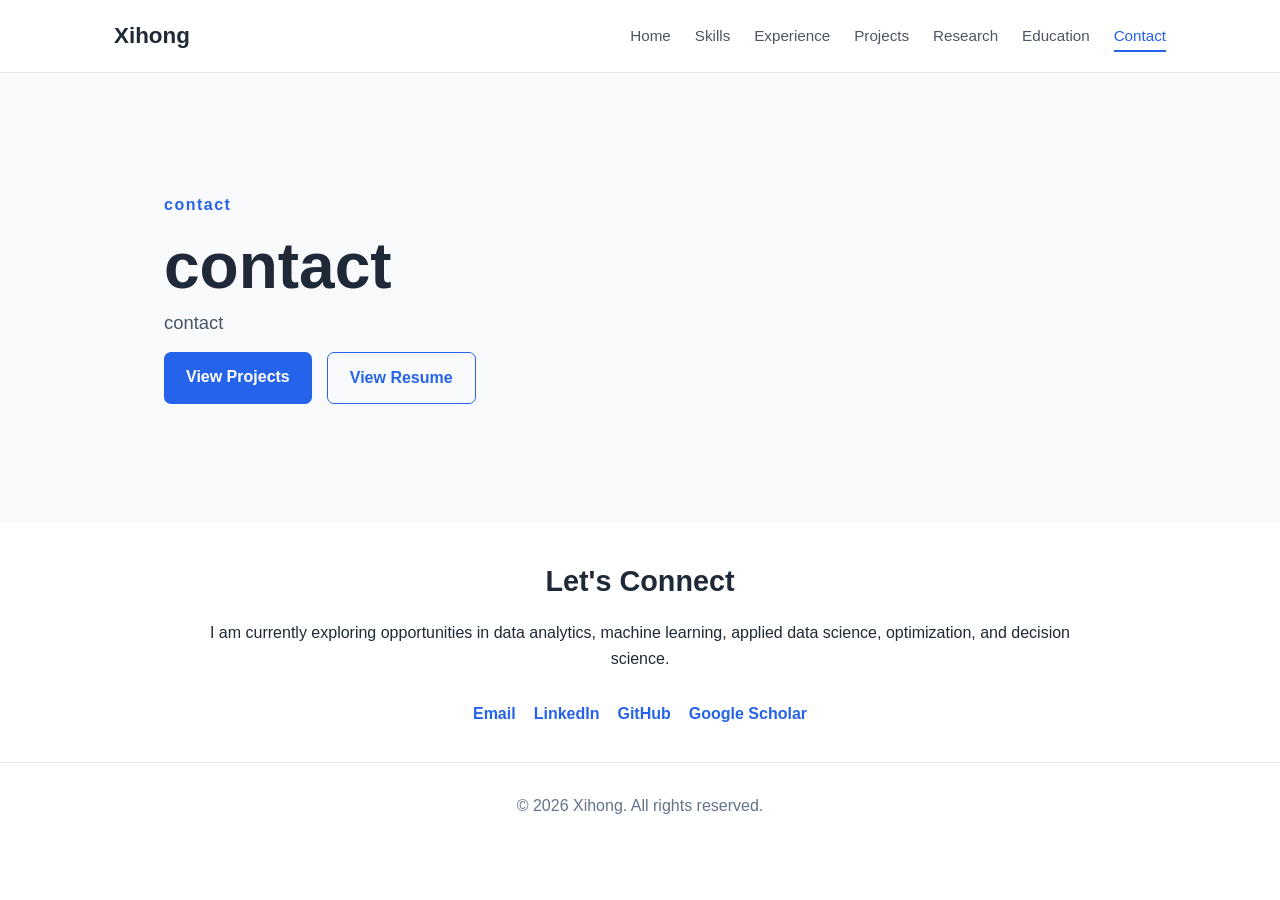
==== contact.html @ d0f4d970 "edit" ====
<!DOCTYPE html>
<html lang="en">

<head>
  <meta charset="UTF-8">
  <meta name="viewport" content="width=device-width, initial-scale=1.0">

  <title>Xihong | Data Analyst & Machine Learning Engineer</title>

  <meta
    name="description"
    content="Personal website of Xihong, a data analyst and machine learning researcher specializing in Python, SQL, machine learning, optimization, and reinforcement learning."
  >

  <link rel="stylesheet" href="styles.css">
</head>

<body>

  <!-- Navigation -->
  <header class="site-header">
    <nav class="navbar">

      <div class="logo">
        Xihong
      </div>

      <ul class="nav-links">
        <li><a href="index.html" target="_blank" rel="noopener noreferrer">Home</a></li>
        <li><a href="skills.html" target="_blank" rel="noopener noreferrer">Skills</a></li>
        <li><a href="experience.html" target="_blank" rel="noopener noreferrer">Experience</a></li>
        <li><a href="projects.html" target="_blank" rel="noopener noreferrer"> Projects</a></li>
        <li><a href="research.html" target="_blank" rel="noopener noreferrer">Research</a></li>
        <li><a href="education.html" target="_blank" rel="noopener noreferrer">Education</a></li>
        <li><a href="contact.html" class="active">Contact</a></li>
      </ul>

    </nav>
  </header>


  <main>

    <!-- Hero -->
    <section class="hero">

      <div class="hero-content">

        <p class="small-heading">
        contact
        </p>

        <h1>
       contact
        </h1>

      

        <p class="hero-description">
          contact
        </p>

        <div class="hero-buttons">

          <a href="#projects" class="button primary">
            View Projects
          </a>

          <a href="resume.pdf" class="button secondary" target="_blank">
            View Resume
          </a>

        </div>

      </div>

    </section>    


    <!-- Contact -->
    <section id="contact" class="section contact-section">

      <div class="section-container">

        <h2 class="section-title">
          Let's Connect
        </h2>

        <p>
          I am currently exploring opportunities in data analytics,
          machine learning, applied data science, optimization,
          and decision science.
        </p>

        <div class="contact-links">

          <a href="mailto:suxihong07@gmail.com">
            Email
          </a>

          <a
            href="https://www.linkedin.com/in/xihong/"
            target="_blank"
            rel="noopener noreferrer"
          >
            LinkedIn
          </a>

          <a
            href="https://github.com/suxh2019/"
            target="_blank"
            rel="noopener noreferrer"
          >
            GitHub
          </a>

          <a
            href="https://scholar.google.com/citations?user=05KzCUUAAAAJ&hl=en"
            target="_blank"
            rel="noopener noreferrer"
          >
            Google Scholar
          </a>

        </div>

      </div>

    </section>

  </main>


  <footer>

    <p>
      © <span id="year"></span> Xihong. All rights reserved.
    </p>

  </footer>


  <script src="script.js"></script>

</body>

</html>
---- styles.css ----
/* ---------- General ---------- */

* {
  box-sizing: border-box;
  margin: 0;
  padding: 0;
}

html {
  scroll-behavior: smooth;
}

body {
  font-family:
    -apple-system,
    BlinkMacSystemFont,
    "Segoe UI",
    Roboto,
    Arial,
    sans-serif;

  line-height: 1.6;
  color: #1f2937;
  background: white;
}

a {
  text-decoration: none;
  color: inherit;
}


/* ---------- Header ---------- */

.site-header {
  position: sticky;
  top: 0;
  background: rgba(255, 255, 255, 0.95);
  border-bottom: 1px solid #e5e7eb;
  z-index: 100;
}

.navbar {
  max-width: 1100px;
  margin: auto;

  display: flex;
  justify-content: space-between;
  align-items: center;

  padding: 18px 24px;
}

.logo {
  font-size: 1.4rem;
  font-weight: 700;
}

.nav-links {
  list-style: none;

  display: flex;
  gap: 24px;
}

.nav-links a {
  font-size: 0.95rem;
  color: #4b5563;
}

.nav-links a:hover {
  color: #2563eb;
}


/* ---------- Hero ---------- */

.hero {
  min-height: 50vh;

  display: flex;
  align-items: center;

  background:
    linear-gradient(
      135deg,
      #f8fafc,
      #eef2ff
    );
}

.hero-content {
  max-width: 1000px;
  margin: auto;
  padding: 90px 24px;
}

.small-heading {
  color: #2563eb;
  font-weight: 600;
  letter-spacing: 1.5px;
  margin-bottom: 14px;
}

.hero h1 {
  font-size: 4rem;
  line-height: 1.1;
  margin-bottom: 6px;
}

.hero h2 {
  font-size: 2rem;
  color: #475569;
  margin-bottom: 10px;
}

.hero-description {
  max-width: 700px;
  font-size: 1.15rem;
  color: #475569;
  margin-bottom: 12px;
}

.hero-buttons {
  margin-top: 15px;

  display: flex;
  gap: 15px;
}


/* ---------- Buttons ---------- */

.button {
  display: inline-block;

  padding: 12px 22px;

  border-radius: 7px;

  font-weight: 600;

  transition: 0.2s;
}

.primary {
  background: #2563eb;
  color: white;
}

.primary:hover {
  background: #1d4ed8;
}

.secondary {
  border: 1px solid #2563eb;
  color: #2563eb;
}

.secondary:hover {
  background: #eff6ff;
}


/* ---------- Sections ---------- */

.section {
  padding: 35px 24px;
}

.alt {
  background: #f8fafc;
}

.section-container {
  max-width: 900px;
  margin: auto;
}

.section-title {
  font-size: 1.8rem;
  margin-bottom: 16px;
}

.section p {
  margin-bottom: 10px;
}


/* ---------- Skills ---------- */

.skills-grid {
  display: grid;

  grid-template-columns:
    repeat(auto-fit, minmax(250px, 1fr));

  gap: 20px;
}

.skill-card {
  background: white;

  border: 1px solid #e5e7eb;

  border-radius: 10px;

  padding: 24px;
}

.skill-card h3 {
  margin-bottom: 10px;
}


/* ---------- Experience ---------- */

.timeline-item {
  border-left: 4px solid #2563eb;
  padding-left: 24px;
}

.timeline-header {
  display: flex;
  justify-content: space-between;
  gap: 20px;

  margin-bottom: 14px;
}

.organization {
  color: #64748b;
}

.date {
  color: #64748b;
  font-size: 0.9rem;
}

.timeline-item ul {
  margin-left: 20px;
}

.timeline-item li {
  margin-bottom: 9px;
}


/* ---------- Projects ---------- */

.project-grid {
  display: grid;

  grid-template-columns:
    repeat(auto-fit, minmax(280px, 1fr));

  gap: 24px;
}

.project-card {
  background: white;

  padding: 26px;

  border: 1px solid #e5e7eb;

  border-radius: 12px;

  transition:
    transform 0.2s,
    box-shadow 0.2s;
}

.project-card:hover {
  transform: translateY(-4px);

  box-shadow:
    0 8px 25px rgba(0, 0, 0, 0.08);
}

.project-card h3 {
  margin-bottom: 8px;
}

.project-tech {
  color: #2563eb;
  font-size: 0.9rem;
  font-weight: 600;
}

.project-card ul {
  margin-left: 18px;
}

.project-card li {
  margin-bottom: 7px;
}


/* ---------- Research ---------- */

.research-item {
  margin-bottom: 32px;
}

.research-item h3 {
  margin-bottom: 10px;
}


/* ---------- Education ---------- */

.education-card {
  background: white;

  border-left: 4px solid #2563eb;

  padding: 24px;

  border-radius: 8px;
}


/* ---------- Contact ---------- */

.contact-section {
  text-align: center;
}

.contact-links {
  display: flex;

  justify-content: center;

  flex-wrap: wrap;

  gap: 18px;

  margin-top: 30px;
}

.contact-links a {
  color: #2563eb;
  font-weight: 600;
}

.contact-links a:hover {
  text-decoration: underline;
}


/* ---------- Footer ---------- */

footer {
  text-align: center;

  padding: 30px;

  border-top: 1px solid #e5e7eb;

  color: #64748b;
}


/* ---------- Mobile ---------- */

@media (max-width: 750px) {

  .nav-links {
    display: none;
  }

  .hero h1 {
    font-size: 2.8rem;
  }

  .hero h2 {
    font-size: 1.5rem;
  }

  .timeline-header {
    flex-direction: column;
  }

}

/*underline    */
.nav-links a {
  position: relative;
  text-decoration: none;
  color: #4b5563;
  padding-bottom: 8px;
}

.nav-links a::after {
  content: "";
  position: absolute;
  left: 0;
  bottom: 0;
  width: 0;
  height: 2px;
  background: #2563eb;
  transition: width 0.25s ease;
}

.nav-links a:hover::after,
.nav-links a.active::after {
  width: 100%;
}

.nav-links a.active {
  color: #2563eb;
}

/* format the top left and top right; 
*/
   .hero {
  padding: 25px 20px;
  background: #f8fafc;
}

.hero-container {
  max-width: 850px;
  margin: 0 auto;

  display: flex;
  align-items: center;
  gap: 25px;
}


/* Left photo */

.hero-photo {
  flex: 0 0 300px;
}

.hero-photo img {
  width: 300px;
  height: 300px;

  object-fit: cover;

  border-radius: 20px;

  box-shadow: 0 10px 25px rgba(0, 0, 0, 0.12);
}


/* Right content */

.hero-content {
  flex: 1;
}


/* Bottom text across full width */
/*
.hero-bottom {
  max-width: 1100px;

  margin: 50px auto 0;

  padding-top: 30px;

  border-top: 1px solid #d1d5db;
}

.hero-bottom h3 {
  font-size: 1.5rem;
  margin-bottom: 15px;
}

.hero-bottom p {
  font-size: 1.05rem;
  line-height: 1.8;
  color: #475569;
  margin-bottom: 15px;
}
  */
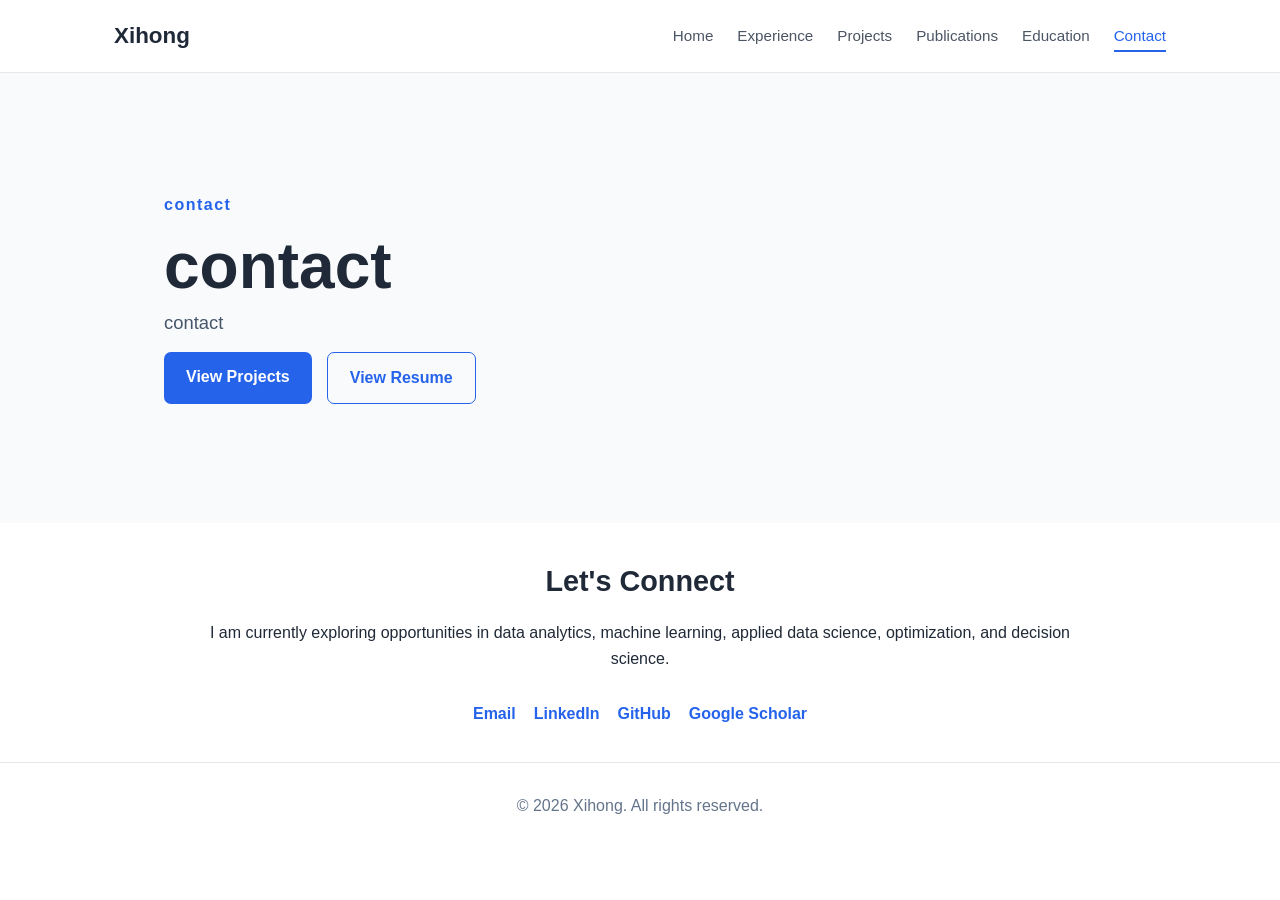
==== commit f3ab15f0: "add experience" ====
--- a/contact.html
+++ b/contact.html
@@ -26,13 +26,12 @@
       </div>
 
       <ul class="nav-links">
-        <li><a href="index.html" target="_blank" rel="noopener noreferrer">Home</a></li>
-        <li><a href="skills.html" target="_blank" rel="noopener noreferrer">Skills</a></li>
-        <li><a href="experience.html" target="_blank" rel="noopener noreferrer">Experience</a></li>
-        <li><a href="projects.html" target="_blank" rel="noopener noreferrer"> Projects</a></li>
-        <li><a href="research.html" target="_blank" rel="noopener noreferrer">Research</a></li>
-        <li><a href="education.html" target="_blank" rel="noopener noreferrer">Education</a></li>
-        <li><a href="contact.html" class="active">Contact</a></li>
+        <li><a href="index.html" rel="noopener noreferrer">Home</a></li>
+        <li><a href="experience.html"  rel="noopener noreferrer">Experience</a></li>
+        <li><a href="projects.html"  rel="noopener noreferrer"> Projects</a></li>
+        <li><a href="research.html"  rel="noopener noreferrer">Publications</a></li>
+        <li><a href="education.html"  rel="noopener noreferrer">Education</a></li>
+        <li><a href="contact.html"  rel="noopener noreferrer" class="active">Contact</a></li>
       </ul>
 
     </nav>
--- a/styles.css
+++ b/styles.css
@@ -477,4 +477,15 @@
   color: #475569;
   margin-bottom: 15px;
 }
-  */+  */
+
+/* Format personal link
+*/
+.person-link {
+  color: #2563eb;
+  text-decoration: none;
+}
+
+.person-link:hover {
+  text-decoration: underline;
+}
